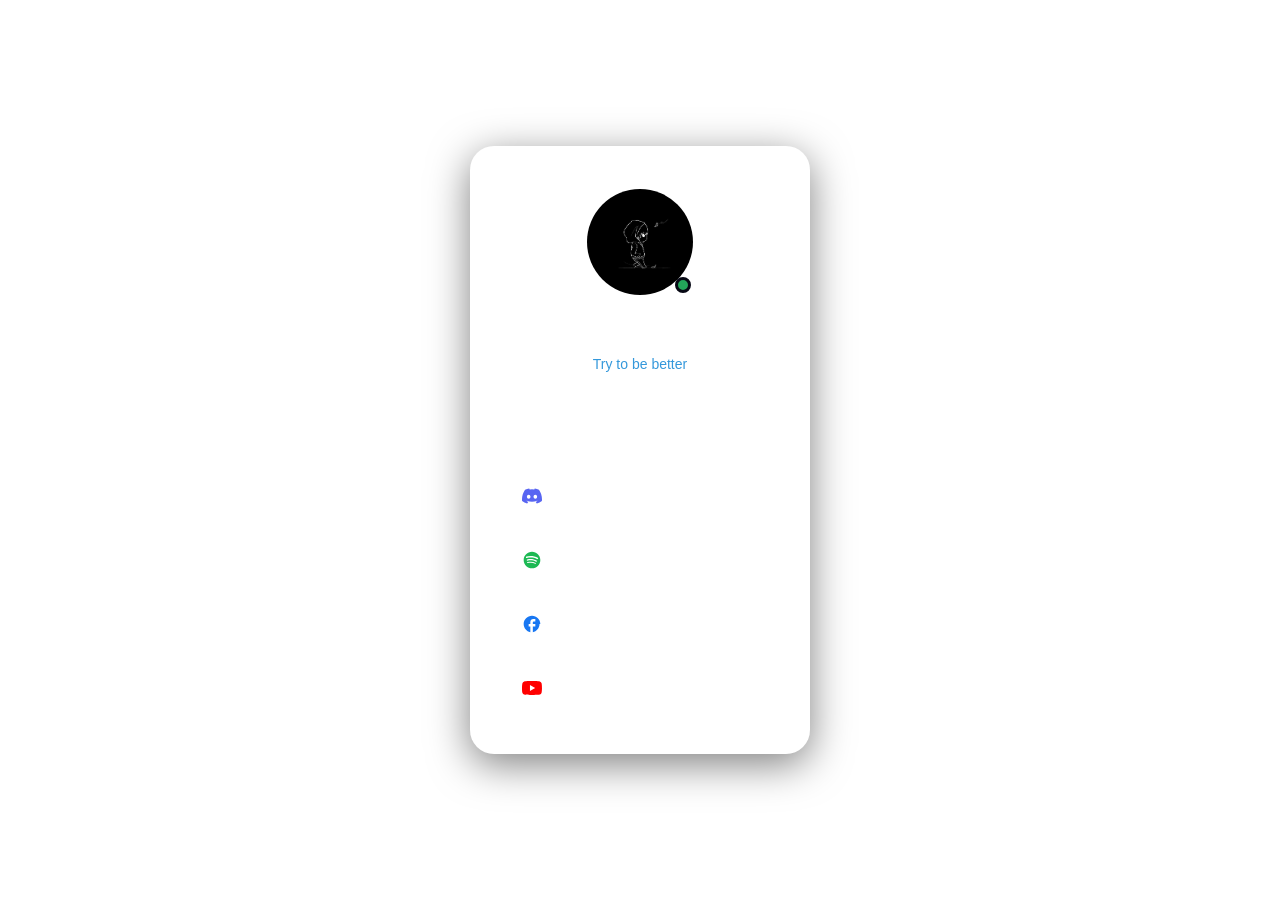
==== index.html @ b431f4b5 "Rename profile.html to index.html" ====
<!DOCTYPE html>
<html lang="vi">
<head>
    <meta charset="UTF-8">
    <meta name="viewport" content="width=device-width, initial-scale=1.0">
    <title>H0angT1en2inh Profile</title>
    <link rel="stylesheet" href="profile.css">
</head>

<body>
    <!-- THÊM ĐOẠN NÀY ĐỂ LÀM VIDEO NỀN -->
    <video autoplay muted loop playsinline class="video-background">
        <source src="background.mp4" type="video/mp4">
    </video>

    <div class="container">
    <div class="container">
        <div class="profile-card">
            
            <div class="avatar-container">
                <img src="av.jpg" alt="Avatar" class="avatar">
                <span class="status-dot"></span>
            </div>
            
            <h1 class="name">H0angT1en2inh</h1>
            <p class="tagline">Try to be better</p>
            
            <div class="social-links">
                
                <a href="ĐIỀN_LINK_GITHUB_VÀO_ĐÂY" target="_blank" class="social-btn github">
                    <svg viewBox="0 0 24 24" width="20" height="20"><path fill="currentColor" d="M12 2A10 10 0 0 0 2 12c0 4.42 2.87 8.17 6.84 9.5.5.08.66-.23.66-.5v-1.69c-2.77.6-3.36-1.34-3.36-1.34-.46-1.16-1.11-1.47-1.11-1.47-.9-.62.07-.6.07-.6 1 .07 1.53 1.03 1.53 1.03.9 1.52 2.34 1.07 2.91.83.1-.65.35-1.09.63-1.34-2.22-.25-4.55-1.11-4.55-4.92 0-1.11.38-2 1.03-2.71-.1-.25-.45-1.29.1-2.64 0 0 .84-.27 2.75 1.02.79-.22 1.65-.33 2.5-.33.85 0 1.71.11 2.5.33 1.91-1.29 2.75-1.02 2.75-1.02.55 1.35.2 2.39.1 2.64.65.71 1.03 1.6 1.03 2.71 0 3.82-2.34 4.66-4.57 4.91.36.31.69.92.69 1.85V21c0 .27.16.59.67.5C19.14 20.16 22 16.42 22 12A10 10 0 0 0 12 2z"/></svg>
                    GitHub
                </a>

                <a href="ĐIỀN_LINK_DISCORD_VÀO_ĐÂY" target="_blank" class="social-btn discord">
                    <svg viewBox="0 0 24 24" width="20" height="20"><path fill="currentColor" d="M20.317 4.37a19.791 19.791 0 0 0-4.885-1.515.074.074 0 0 0-.079.037c-.21.375-.444.864-.608 1.25a18.27 18.27 0 0 0-5.487 0 12.64 12.64 0 0 0-.617-1.25.077.077 0 0 0-.079-.037A19.736 19.736 0 0 0 3.677 4.37a.07.07 0 0 0-.032.027C.533 9.046-.32 13.58.099 18.057a.082.082 0 0 0 .031.057 19.9 19.9 0 0 0 5.993 3.03.078.078 0 0 0 .084-.028c.462-.63.874-1.295 1.226-1.994.021-.041.001-.09-.041-.106a13.094 13.094 0 0 1-1.873-.894.077.077 0 0 1-.008-.128c.126-.093.252-.19.372-.287a.075.075 0 0 1 .077-.011c3.92 1.793 8.18 1.793 12.061 0a.073.073 0 0 1 .078.009c.12.099.246.195.373.289a.077.077 0 0 1-.006.127 12.298 12.298 0 0 1-1.873.894.077.077 0 0 0-.041.107c.36.698.772 1.362 1.225 1.993a.076.076 0 0 0 .084.028 19.839 19.839 0 0 0 6.002-3.03a.077.077 0 0 0 .032-.054c.5-5.177-.838-9.674-3.549-13.66a.061.061 0 0 0-.031-.03zM8.02 15.33c-1.183 0-2.157-1.085-2.157-2.419 0-1.333.956-2.419 2.156-2.419 1.21 0 2.176 1.096 2.157 2.42 0 1.333-.956 2.418-2.156 2.418zm7.975 0c-1.183 0-2.157-1.085-2.157-2.419 0-1.333.955-2.419 2.156-2.419 1.21 0 2.176 1.096 2.157 2.42 0 1.333-.946 2.418-2.156 2.418z"/></svg>
                    Discord
                </a>

                <a href="ĐIỀN_LINK_SPOTIFY_VÀO_ĐÂY" target="_blank" class="social-btn spotify">
                    <svg viewBox="0 0 24 24" width="20" height="20"><path fill="currentColor" d="M12 2C6.477 2 2 6.477 2 12s4.477 10 10 10 10-4.477 10-10S17.523 2 12 2zm4.586 14.424c-.18.295-.563.387-.857.207-2.377-1.454-5.37-1.783-8.893-.982-.336.075-.668-.135-.744-.47-.075-.336.135-.668.47-.743 3.856-.88 7.15-.51 9.816 1.122.295.18.387.563.208.857zm1.226-2.72c-.226.367-.707.487-1.074.26-2.722-1.672-6.87-2.157-10.083-1.182-.413.125-.847-.107-.972-.52-.125-.413.107-.847.52-.972 3.676-1.114 8.243-.574 11.35 1.335.366.226.486.708.26 1.074zm.105-2.822C14.562 8.88 9.066 8.7 5.894 9.662c-.516.156-1.054-.136-1.21-.652-.156-.516.136-1.054.652-1.21 3.657-1.11 9.713-.9 13.564 1.387.464.275.614.872.338 1.336-.275.465-.872.615-1.336.339z"/></svg>
                    Spotify
                </a>

                <a href="ĐIỀN_LINK_FACEBOOK_VÀO_ĐÂY" target="_blank" class="social-btn facebook">
                    <svg viewBox="0 0 24 24" width="20" height="20"><path fill="currentColor" d="M22 12c0-5.52-4.48-10-10-10S2 6.48 2 12c0 4.84 3.44 8.87 8 9.8V15H8v-3h2V9.5C10 7.57 11.57 6 13.5 6H16v3h-2c-.55 0-1 .45-1 1v2h3v3h-3v6.8c4.56-.93 8-4.96 8-9.8z"/></svg>
                    Facebook
                </a>

                <a href="ĐIỀN_LINK_YOUTUBE_VÀO_ĐÂY" target="_blank" class="social-btn youtube">
                    <svg viewBox="0 0 24 24" width="20" height="20"><path fill="currentColor" d="M23.498 6.163a3.003 3.003 0 0 0-2.11-2.11C19.517 3.545 12 3.545 12 3.545s-7.517 0-9.388.508a3.003 3.003 0 0 0-2.11 2.11C0 8.033 0 12 0 12s0 3.967.502 5.837a3.003 3.003 0 0 0 2.11 2.11c1.871.508 9.388.508 9.388.508s7.517 0 9.388-.508a3.003 3.003 0 0 0 2.11-2.11C24 15.967 24 12 24 12s0-3.967-.502-5.837zM9.545 15.568V8.432L15.818 12l-6.273 3.568z"/></svg>
                    YouTube
                </a>

            </div>
        </div>
    </div>

</body>
</html>
---- profile.css ----
/* Thiết lập chung để xóa khoảng cách thừa */
* {
    margin: 0;
    padding: 0;
    box-sizing: border-box;
    font-family: 'Segoe UI', Tahoma, Geneva, Verdana, sans-serif;
}

/* Định dạng hình nền toàn trang */
body {
    min-height: 100vh;
    display: flex;
    justify-content: center;
    align-items: center;
    /* Nền tối thiên hà mặc định nếu chưa có ảnh */
    background: radial-gradient(circle at center, #111432 0%, #070814 100%);
    /* Bạn chỉ cần để file ảnh nền tên là background.jpg ở cùng thư mục */
    background-image: url('background.jpg');
    background-size: cover;
    background-position: center;
    background-attachment: fixed;
    color: #ffffff;
    overflow-x: hidden;
}

/* Khung bọc bên ngoài card */
.container {
    padding: 20px;
    width: 100%;
    max-width: 420px;
}

/* Giao diện chính của Profile Card (Hiệu ứng kính mờ Glassmorphism) */
.profile-card {
    background: rgba(255, 255, 255, 0.03);
    backdrop-filter: blur(15px);
    -webkit-backdrop-filter: blur(15px);
    border: 1px solid rgba(255, 255, 255, 0.08);
    border-radius: 24px;
    padding: 40px 30px;
    text-align: center;
    box-shadow: 0 10px 40px 0 rgba(0, 0, 0, 0.5);
}

/* Khu vực Avatar */
.avatar-container {
    position: relative;
    width: 110px;
    height: 110px;
    margin: 0 auto 22px auto;
}

.avatar {
    width: 100%;
    height: 100%;
    border-radius: 50%;
    object-fit: cover;
    border: 2px solid rgba(255, 255, 255, 0.15);
    box-shadow: 0 0 20px rgba(255, 255, 255, 0.05);
}

/* Chấm xanh hiển thị online */
.status-dot {
    position: absolute;
    bottom: 4px;
    right: 4px;
    width: 16px;
    height: 16px;
    background-color: #23a55a; /* Xanh lá chuẩn Discord */
    border: 3px solid #070814;
    border-radius: 50%;
}

/* Tên tài khoản */
.name {
    font-size: 26px;
    font-weight: 700;
    letter-spacing: 0.5px;
    margin-bottom: 6px;
}

/* Dòng trạng thái nhỏ phía dưới tên */
.tagline {
    font-size: 14px;
    color: #3498db;
    font-weight: 500;
    margin-bottom: 35px;
}

/* Khung danh sách các nút */
.social-links {
    display: flex;
    flex-direction: column;
    gap: 14px;
}

/* Định dạng chung cho nút liên kết */
.social-btn {
    display: flex;
    align-items: center;
    justify-content: flex-start;
    gap: 15px;
    padding: 14px 20px;
    border-radius: 14px;
    text-decoration: none;
    color: #ffffff;
    font-size: 15px;
    font-weight: 600;
    background: rgba(255, 255, 255, 0.04);
    border: 1px solid rgba(255, 255, 255, 0.03);
    transition: all 0.3s cubic-bezier(0.25, 0.8, 0.25, 1);
}

/* Hiệu ứng mượt mà khi rê chuột qua nút */
.social-btn:hover {
    transform: translateY(-3px);
    background: rgba(255, 255, 255, 0.09);
    border-color: rgba(255, 255, 255, 0.18);
    box-shadow: 0 8px 20px rgba(0, 0, 0, 0.3);
}

/* Đổ màu riêng cho các icon để nhìn chuyên nghiệp hơn */
.github svg { color: #ffffff; }
.discord svg { color: #5865F2; }
.spotify svg { color: #1DB954; }
.facebook svg { color: #1877F2; }
.youtube svg { color: #FF0000; }
.video-background {
    position: fixed;
    top: 0;
    left: 0;
    width: 100vw;
    height: 100vh;
    object-fit: cover; /* Giúp video tràn viền mà không bị méo */
    z-index: -1; /* Đẩy video xuống lớp dưới cùng */
    filter: brightness(0.6); /* Làm tối video đi một chút để chữ và card nổi bật hơn */
}
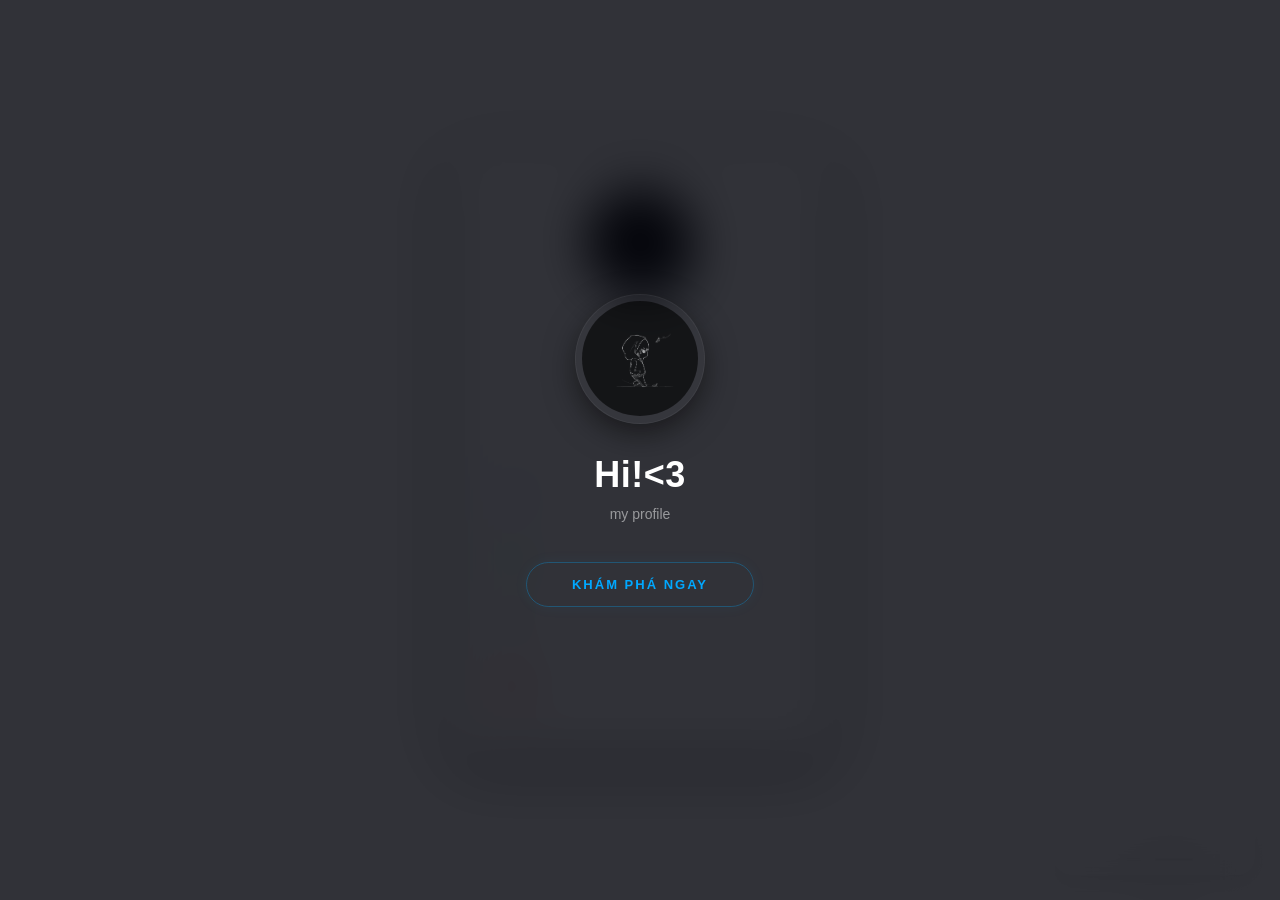
==== commit 53e2419e: "Update index.html Added welcome overlay and music player functionality." ====
--- a/index.html
+++ b/index.html
@@ -4,19 +4,57 @@
     <meta charset="UTF-8">
     <meta name="viewport" content="width=device-width, initial-scale=1.0">
     <title>H0angT1en2inh Profile</title>
-    <link rel="stylesheet" href="profile.css">
+    <link rel="stylesheet" href="style.css">
 </head>
+<body>
+    <div id="welcome-overlay" class="welcome-overlay">
+        <div class="welcome-content">
+            <div class="welcome-circle">
+                <img src="av.jpg" alt="Avatar Faint">
+            </div>
+            <h1 class="welcome-title">Hi!<3</h1>
+            <p class="welcome-subtitle">my profile</p>
+            <button id="entry-btn" class="entry-btn">Khám phá ngay</button>
+        </div>
+    </div>
 
-<body>
-    <!-- THÊM ĐOẠN NÀY ĐỂ LÀM VIDEO NỀN -->
     <video autoplay muted loop playsinline class="video-background">
         <source src="background.mp4" type="video/mp4">
     </video>
 
-    <div class="container">
+    <audio id="bg-music" src="music.mp3" loop></audio>
+
+    <div class="music-player">
+        <div class="audio-waves">
+            <span></span>
+            <span></span>
+            <span></span>
+            <span></span>
+            <span></span>
+            <span></span>
+            <span></span>
+        </div>
+        
+        <div class="track-info">
+            <div class="track-title">mood</div>
+            <input type="range" id="volume-slider" min="0" max="1" step="0.05" value="0.3">
+        </div>
+
+        <button id="play-pause-btn">
+            <svg id="play-icon" viewBox="0 0 24 24" fill="none" stroke="#fff" stroke-width="2" stroke-linecap="round" stroke-linejoin="round">
+                <circle cx="12" cy="12" r="9"></circle>
+                <polygon points="10 8 16 12 10 16 10 8"></polygon>
+            </svg>
+            <svg id="pause-icon" viewBox="0 0 24 24" fill="none" stroke="#fff" stroke-width="2" stroke-linecap="round" stroke-linejoin="round" style="display:none;">
+                <circle cx="12" cy="12" r="9"></circle>
+                <line x1="10" y1="9" x2="10" y2="15"></line>
+                <line x1="14" y1="9" x2="14" y2="15"></line>
+            </svg>
+        </button>
+    </div>
+
     <div class="container">
         <div class="profile-card">
-            
             <div class="avatar-container">
                 <img src="av.jpg" alt="Avatar" class="avatar">
                 <span class="status-dot"></span>
@@ -26,35 +64,83 @@
             <p class="tagline">Try to be better</p>
             
             <div class="social-links">
-                
-                <a href="ĐIỀN_LINK_GITHUB_VÀO_ĐÂY" target="_blank" class="social-btn github">
+                <a href="https://github.com/H0angTi3n2inh/H0angTi3n2inh.github.io.git" target="_blank" class="social-btn github">
                     <svg viewBox="0 0 24 24" width="20" height="20"><path fill="currentColor" d="M12 2A10 10 0 0 0 2 12c0 4.42 2.87 8.17 6.84 9.5.5.08.66-.23.66-.5v-1.69c-2.77.6-3.36-1.34-3.36-1.34-.46-1.16-1.11-1.47-1.11-1.47-.9-.62.07-.6.07-.6 1 .07 1.53 1.03 1.53 1.03.9 1.52 2.34 1.07 2.91.83.1-.65.35-1.09.63-1.34-2.22-.25-4.55-1.11-4.55-4.92 0-1.11.38-2 1.03-2.71-.1-.25-.45-1.29.1-2.64 0 0 .84-.27 2.75 1.02.79-.22 1.65-.33 2.5-.33.85 0 1.71.11 2.5.33 1.91-1.29 2.75-1.02 2.75-1.02.55 1.35.2 2.39.1 2.64.65.71 1.03 1.6 1.03 2.71 0 3.82-2.34 4.66-4.57 4.91.36.31.69.92.69 1.85V21c0 .27.16.59.67.5C19.14 20.16 22 16.42 22 12A10 10 0 0 0 12 2z"/></svg>
                     GitHub
                 </a>
 
-                <a href="ĐIỀN_LINK_DISCORD_VÀO_ĐÂY" target="_blank" class="social-btn discord">
+                <a href="https://discord.gg/cCtdey8XTd" target="_blank" class="social-btn discord">
                     <svg viewBox="0 0 24 24" width="20" height="20"><path fill="currentColor" d="M20.317 4.37a19.791 19.791 0 0 0-4.885-1.515.074.074 0 0 0-.079.037c-.21.375-.444.864-.608 1.25a18.27 18.27 0 0 0-5.487 0 12.64 12.64 0 0 0-.617-1.25.077.077 0 0 0-.079-.037A19.736 19.736 0 0 0 3.677 4.37a.07.07 0 0 0-.032.027C.533 9.046-.32 13.58.099 18.057a.082.082 0 0 0 .031.057 19.9 19.9 0 0 0 5.993 3.03.078.078 0 0 0 .084-.028c.462-.63.874-1.295 1.226-1.994.021-.041.001-.09-.041-.106a13.094 13.094 0 0 1-1.873-.894.077.077 0 0 1-.008-.128c.126-.093.252-.19.372-.287a.075.075 0 0 1 .077-.011c3.92 1.793 8.18 1.793 12.061 0a.073.073 0 0 1 .078.009c.12.099.246.195.373.289a.077.077 0 0 1-.006.127 12.298 12.298 0 0 1-1.873.894.077.077 0 0 0-.041.107c.36.698.772 1.362 1.225 1.993a.076.076 0 0 0 .084.028 19.839 19.839 0 0 0 6.002-3.03a.077.077 0 0 0 .032-.054c.5-5.177-.838-9.674-3.549-13.66a.061.061 0 0 0-.031-.03zM8.02 15.33c-1.183 0-2.157-1.085-2.157-2.419 0-1.333.956-2.419 2.156-2.419 1.21 0 2.176 1.096 2.157 2.42 0 1.333-.956 2.418-2.156 2.418zm7.975 0c-1.183 0-2.157-1.085-2.157-2.419 0-1.333.955-2.419 2.156-2.419 1.21 0 2.176 1.096 2.157 2.42 0 1.333-.946 2.418-2.156 2.418z"/></svg>
                     Discord
                 </a>
 
-                <a href="ĐIỀN_LINK_SPOTIFY_VÀO_ĐÂY" target="_blank" class="social-btn spotify">
+                <a href="https://open.spotify.com/user/31ftd3qf7rk3amabpapi3st4h4rq?si=b240a9602348402d" target="_blank" class="social-btn spotify">
                     <svg viewBox="0 0 24 24" width="20" height="20"><path fill="currentColor" d="M12 2C6.477 2 2 6.477 2 12s4.477 10 10 10 10-4.477 10-10S17.523 2 12 2zm4.586 14.424c-.18.295-.563.387-.857.207-2.377-1.454-5.37-1.783-8.893-.982-.336.075-.668-.135-.744-.47-.075-.336.135-.668.47-.743 3.856-.88 7.15-.51 9.816 1.122.295.18.387.563.208.857zm1.226-2.72c-.226.367-.707.487-1.074.26-2.722-1.672-6.87-2.157-10.083-1.182-.413.125-.847-.107-.972-.52-.125-.413.107-.847.52-.972 3.676-1.114 8.243-.574 11.35 1.335.366.226.486.708.26 1.074zm.105-2.822C14.562 8.88 9.066 8.7 5.894 9.662c-.516.156-1.054-.136-1.21-.652-.156-.516.136-1.054.652-1.21 3.657-1.11 9.713-.9 13.564 1.387.464.275.614.872.338 1.336-.275.465-.872.615-1.336.339z"/></svg>
                     Spotify
                 </a>
 
-                <a href="ĐIỀN_LINK_FACEBOOK_VÀO_ĐÂY" target="_blank" class="social-btn facebook">
-                    <svg viewBox="0 0 24 24" width="20" height="20"><path fill="currentColor" d="M22 12c0-5.52-4.48-10-10-10S2 6.48 2 12c0 4.84 3.44 8.87 8 9.8V15H8v-3h2V9.5C10 7.57 11.57 6 13.5 6H16v3h-2c-.55 0-1 .45-1 1v2h3v3h-3v6.8c4.56-.93 8-4.96 8-9.8z"/></svg>
-                    Facebook
+                <a href="https://www.tiktok.com/@fr33andch1ll?_r=1&_t=ZS-97c996yW9LE" target="_blank" class="social-btn tiktok">
+                    <svg viewBox="0 0 24 24" width="20" height="20">
+                        <path fill="currentColor" d="M19.589 6.686a4.793 4.793 0 0 1-3.77-4.245V2h-3.445v13.672a2.896 2.896 0 0 1-5.201 1.743l-.002-.001.002.001a2.895 2.895 0 0 1 3.183-4.51v-3.5a6.329 6.329 0 0 0-5.394 10.692 6.33 6.33 0 0 0 10.857-4.424V8.687a8.182 8.182 0 0 0 4.773 1.526V6.79a4.831 4.831 0 0 1-1.003-.104z"/>
+                    </svg>
+                    TikTok
                 </a>
 
-                <a href="ĐIỀN_LINK_YOUTUBE_VÀO_ĐÂY" target="_blank" class="social-btn youtube">
+                <a href="https://www.youtube.com/channel/UC1d_DUwen8eUVdB1p2vgFSg" target="_blank" class="social-btn youtube">
                     <svg viewBox="0 0 24 24" width="20" height="20"><path fill="currentColor" d="M23.498 6.163a3.003 3.003 0 0 0-2.11-2.11C19.517 3.545 12 3.545 12 3.545s-7.517 0-9.388.508a3.003 3.003 0 0 0-2.11 2.11C0 8.033 0 12 0 12s0 3.967.502 5.837a3.003 3.003 0 0 0 2.11 2.11c1.871.508 9.388.508 9.388.508s7.517 0 9.388-.508a3.003 3.003 0 0 0 2.11-2.11C24 15.967 24 12 24 12s0-3.967-.502-5.837zM9.545 15.568V8.432L15.818 12l-6.273 3.568z"/></svg>
                     YouTube
                 </a>
-
             </div>
         </div>
     </div>
 
+    <script>
+        var audio = document.getElementById('bg-music');
+        var playerContainer = document.querySelector('.music-player');
+        var playPauseBtn = document.getElementById('play-pause-btn');
+        var playIcon = document.getElementById('play-icon');
+        var pauseIcon = document.getElementById('pause-icon');
+        var volumeSlider = document.getElementById('volume-slider');
+        
+        var welcomeOverlay = document.getElementById('welcome-overlay');
+        var entryBtn = document.getElementById('entry-btn');
+
+        audio.volume = 0.3;
+
+        function updatePlayerState() {
+            if (audio.paused) {
+                playerContainer.classList.remove('playing');
+                playIcon.style.display = 'block';
+                pauseIcon.style.display = 'none';
+            } else {
+                playerContainer.classList.add('playing');
+                playIcon.style.display = 'none';
+                pauseIcon.style.display = 'block';
+            }
+        }
+
+        entryBtn.addEventListener('click', function() {
+            welcomeOverlay.classList.add('hidden');
+            audio.play().then(updatePlayerState).catch(function(e) {
+                console.log("Không thể tự động phát nhạc: ", e);
+            });
+        });
+
+        playPauseBtn.addEventListener('click', function(e) {
+            e.stopPropagation();
+            if (audio.paused) {
+                audio.play().then(updatePlayerState);
+            } else {
+                audio.pause();
+                updatePlayerState();
+            }
+        });
+
+        volumeSlider.addEventListener('input', function(e) {
+            e.stopPropagation();
+            audio.volume = volumeSlider.value;
+        });
+    </script>
 </body>
 </html>
+</html>
--- a/style.css
+++ b/style.css
@@ -0,0 +1,292 @@
+* {
+    margin: 0;
+    padding: 0;
+    box-sizing: border-box;
+    font-family: 'Segoe UI', Tahoma, Geneva, Verdana, sans-serif;
+}
+
+body {
+    min-height: 100vh;
+    display: flex;
+    justify-content: center;
+    align-items: center;
+    background: radial-gradient(circle at center, #111432 0%, #070814 100%);
+    background-image: url('background.jpg');
+    background-size: cover;
+    background-position: center;
+    background-attachment: fixed;
+    color: #ffffff;
+    overflow-x: hidden;
+}
+
+.welcome-overlay {
+    position: fixed;
+    top: 0;
+    left: 0;
+    width: 100vw;
+    height: 100vh;
+    background: rgba(4, 5, 13, 0.82); 
+    backdrop-filter: blur(25px); 
+    -webkit-backdrop-filter: blur(25px);
+    display: flex;
+    justify-content: center;
+    align-items: center;
+    z-index: 10000;
+    transition: opacity 0.6s cubic-bezier(0.25, 1, 0.5, 1), visibility 0.6s;
+}
+
+.welcome-overlay.hidden {
+    opacity: 0;
+    visibility: hidden;
+    pointer-events: none;
+}
+
+.welcome-content {
+    text-align: center;
+    padding: 20px;
+}
+
+.welcome-circle {
+    width: 130px;
+    height: 130px;
+    margin: 0 auto 30px auto;
+    border-radius: 50%;
+    border: 1px solid rgba(255, 255, 255, 0.05);
+    background: rgba(255, 255, 255, 0.02);
+    box-shadow: inset 0 0 20px rgba(255, 255, 255, 0.02), 0 10px 30px rgba(0, 0, 0, 0.5);
+    overflow: hidden;
+    display: flex;
+    align-items: center;
+    justify-content: center;
+}
+
+.welcome-circle img {
+    width: 90%;
+    height: 90%;
+    border-radius: 50%;
+    object-fit: cover;
+    opacity: 0.6; 
+    filter: grayscale(30%);
+}
+
+.welcome-title {
+    font-size: 36px;
+    font-weight: 700;
+    color: #ffffff;
+    margin-bottom: 10px;
+    letter-spacing: 0.5px;
+}
+
+.welcome-subtitle {
+    font-size: 14px;
+    color: rgba(255, 255, 255, 0.5);
+    margin-bottom: 40px;
+    font-weight: 400;
+}
+
+.entry-btn {
+    background: transparent;
+    color: #00a8ff;
+    border: 1px solid rgba(0, 168, 255, 0.3);
+    padding: 14px 45px;
+    font-size: 13px;
+    font-weight: 600;
+    border-radius: 30px;
+    cursor: pointer;
+    text-transform: uppercase;
+    letter-spacing: 2px;
+    transition: all 0.4s cubic-bezier(0.25, 1, 0.5, 1);
+    box-shadow: 0 0 15px rgba(0, 168, 255, 0.05);
+}
+
+.entry-btn:hover {
+    background: rgba(0, 168, 255, 0.1);
+    border-color: #00a8ff;
+    color: #ffffff;
+    box-shadow: 0 0 25px rgba(0, 168, 255, 0.3);
+    transform: translateY(-2px);
+}
+
+.container {
+    padding: 20px;
+    width: 100%;
+    max-width: 420px;
+}
+
+.profile-card {
+    background: rgba(255, 255, 255, 0.03);
+    backdrop-filter: blur(15px);
+    -webkit-backdrop-filter: blur(15px);
+    border: 1px solid rgba(255, 255, 255, 0.08);
+    border-radius: 24px;
+    padding: 40px 30px;
+    text-align: center;
+    box-shadow: 0 10px 40px 0 rgba(0, 0, 0, 0.5);
+}
+
+.avatar-container {
+    position: relative;
+    width: 110px;
+    height: 110px;
+    margin: 0 auto 22px auto;
+}
+
+.avatar {
+    width: 100%;
+    height: 100%;
+    border-radius: 50%;
+    object-fit: cover;
+    border: 2px solid rgba(255, 255, 255, 0.15);
+    box-shadow: 0 0 20px rgba(255, 255, 255, 0.05);
+}
+
+.status-dot {
+    position: absolute;
+    bottom: 4px;
+    right: 4px;
+    width: 16px;
+    height: 16px;
+    background-color: #23a55a;
+    border: 3px solid #070814;
+    border-radius: 50%;
+}
+
+.name {
+    font-size: 26px;
+    font-weight: 700;
+    letter-spacing: 0.5px;
+    margin-bottom: 6px;
+}
+
+.tagline {
+    font-size: 14px;
+    color: #3498db;
+    font-weight: 500;
+    margin-bottom: 35px;
+}
+
+.social-links {
+    display: flex;
+    flex-direction: column;
+    gap: 14px;
+}
+
+.social-btn {
+    display: flex;
+    align-items: center;
+    justify-content: flex-start;
+    gap: 15px;
+    padding: 14px 20px;
+    border-radius: 14px;
+    text-decoration: none;
+    color: #ffffff;
+    font-size: 15px;
+    font-weight: 600;
+    background: rgba(255, 255, 255, 0.04);
+    border: 1px solid rgba(255, 255, 255, 0.03);
+    transition: all 0.3s cubic-bezier(0.25, 0.8, 0.25, 1);
+}
+
+.social-btn:hover {
+    transform: translateY(-3px);
+    background: rgba(255, 255, 255, 0.09);
+    border-color: rgba(255, 255, 255, 0.18);
+    box-shadow: 0 8px 20px rgba(0, 0, 0, 0.3);
+}
+
+.github svg { color: #ffffff; }
+.discord svg { color: #5865F2; }
+.spotify svg { color: #1DB954; }
+.tiktok svg { color: #000000; }
+.youtube svg { color: #FF0000; }
+
+.video-background {
+    position: fixed;
+    top: 0;
+    left: 0;
+    width: 100vw;
+    height: 100vh;
+    object-fit: cover;
+    z-index: -1;
+    filter: brightness(0.6);
+}
+
+.music-player {
+    position: fixed;
+    bottom: 25px;
+    right: 25px;
+    background: rgba(255, 255, 255, 0.1);
+    backdrop-filter: blur(12px);
+    -webkit-backdrop-filter: blur(12px);
+    border: 1px solid rgba(255, 255, 255, 0.2);
+    padding: 10px 15px;
+    border-radius: 18px;
+    display: flex;
+    align-items: center;
+    gap: 15px;
+    z-index: 9999;
+    box-shadow: 0 4px 15px rgba(0, 0, 0, 0.2);
+}
+
+.audio-waves {
+    display: flex;
+    align-items: flex-end;
+    gap: 3px;
+    height: 20px;
+    width: 39px; 
+}
+
+.audio-waves span {
+    width: 3px;
+    height: 4px;
+    background-color: #fff;
+    border-radius: 2px;
+}
+
+.music-player.playing .audio-waves span {
+    animation: bounceWave 0.6s ease infinite alternate;
+}
+
+.music-player.playing .audio-waves span:nth-child(1) { animation-delay: 0.1s; }
+.music-player.playing .audio-waves span:nth-child(2) { animation-delay: 0.4s; }
+.music-player.playing .audio-waves span:nth-child(3) { animation-delay: 0.2s; }
+.music-player.playing .audio-waves span:nth-child(4) { animation-delay: 0.6s; }
+.music-player.playing .audio-waves span:nth-child(5) { animation-delay: 0.3s; }
+.music-player.playing .audio-waves span:nth-child(6) { animation-delay: 0.8s; }
+.music-player.playing .audio-waves span:nth-child(7) { animation-delay: 0.5s; }
+
+@keyframes bounceWave {
+    0% { height: 4px; }
+    100% { height: 20px; }
+}
+
+.track-title {
+    color: #fff;
+    font-size: 14px;
+    font-weight: 600;
+    margin-bottom: 4px;
+}
+
+#volume-slider {
+    width: 70px;
+    height: 3px;
+    cursor: pointer;
+    accent-color: #fff;
+    background: rgba(255, 255, 255, 0.3);
+    border-radius: 2px;
+    display: block;
+}
+
+#play-pause-btn {
+    background: transparent;
+    border: none;
+    cursor: pointer;
+    display: flex;
+    align-items: center;
+    justify-content: center;
+}
+
+#play-pause-btn svg {
+    width: 30px;
+    height: 30px;
+}
